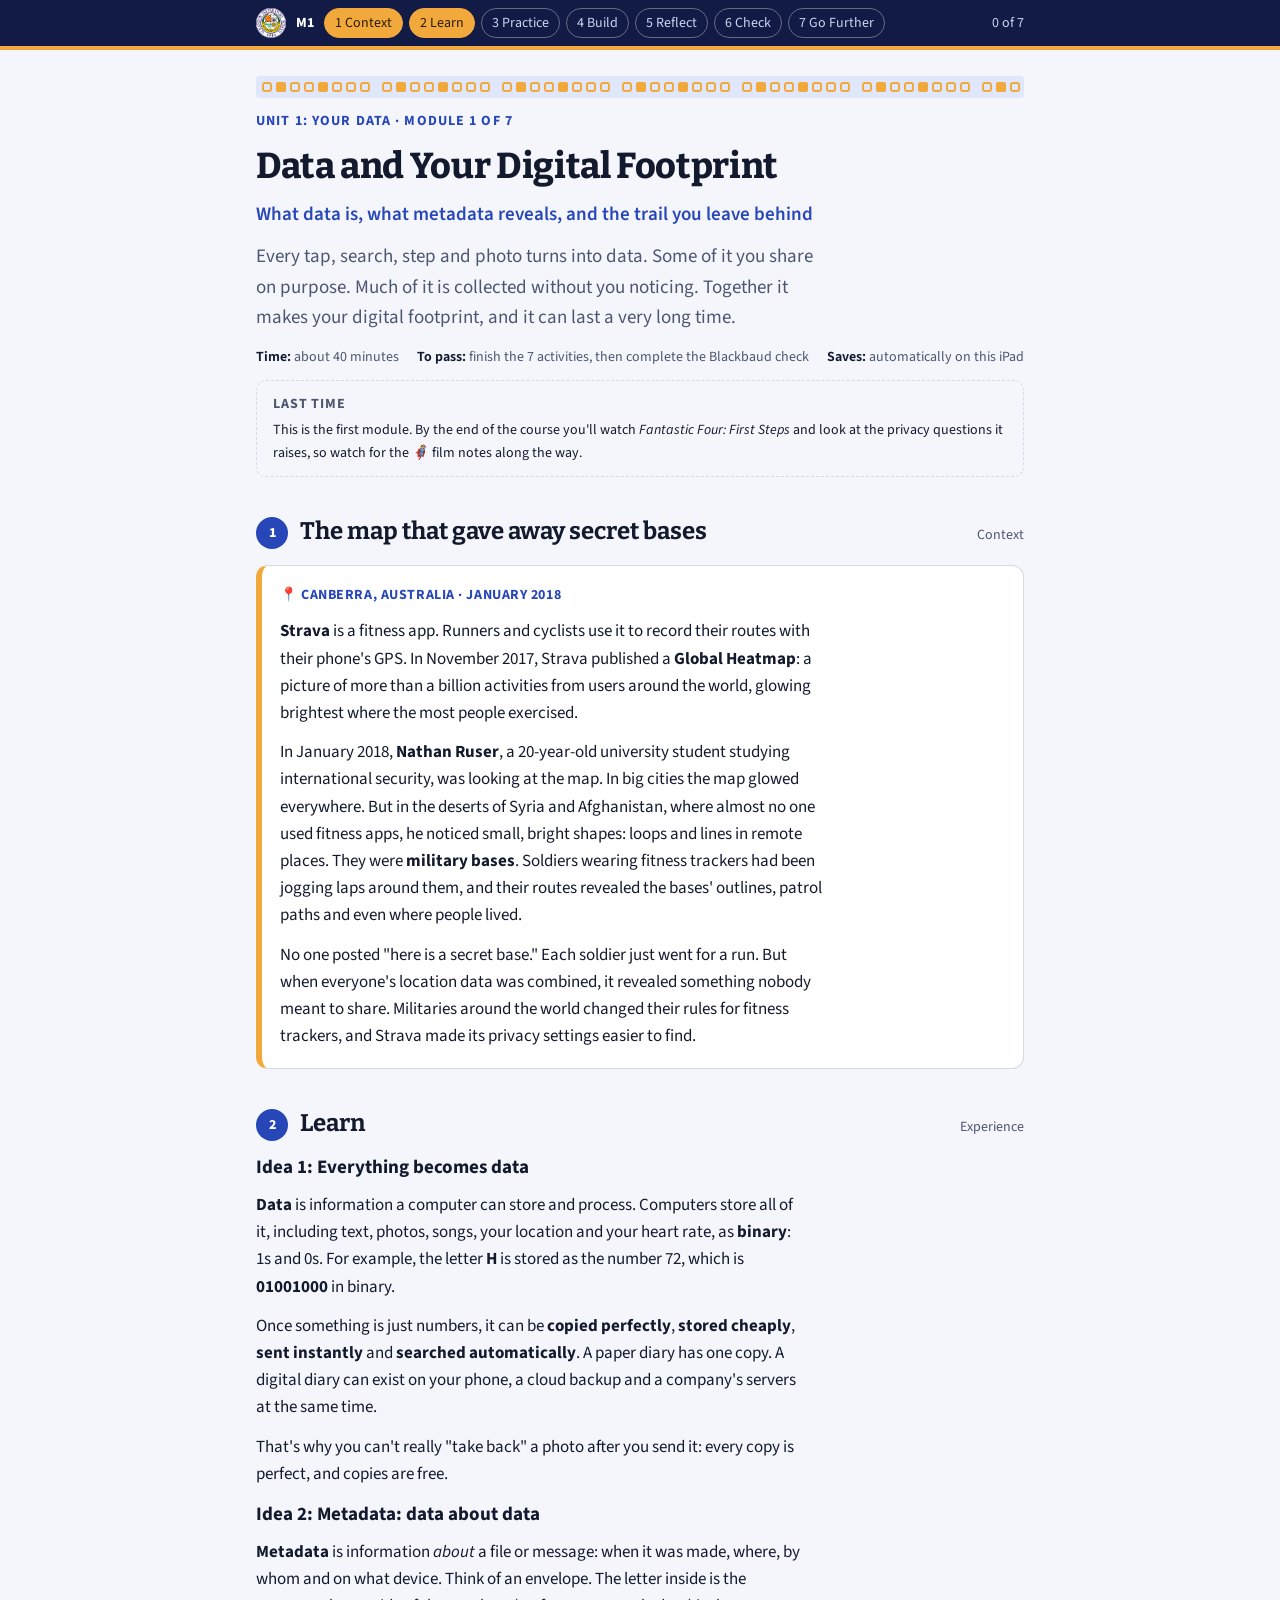
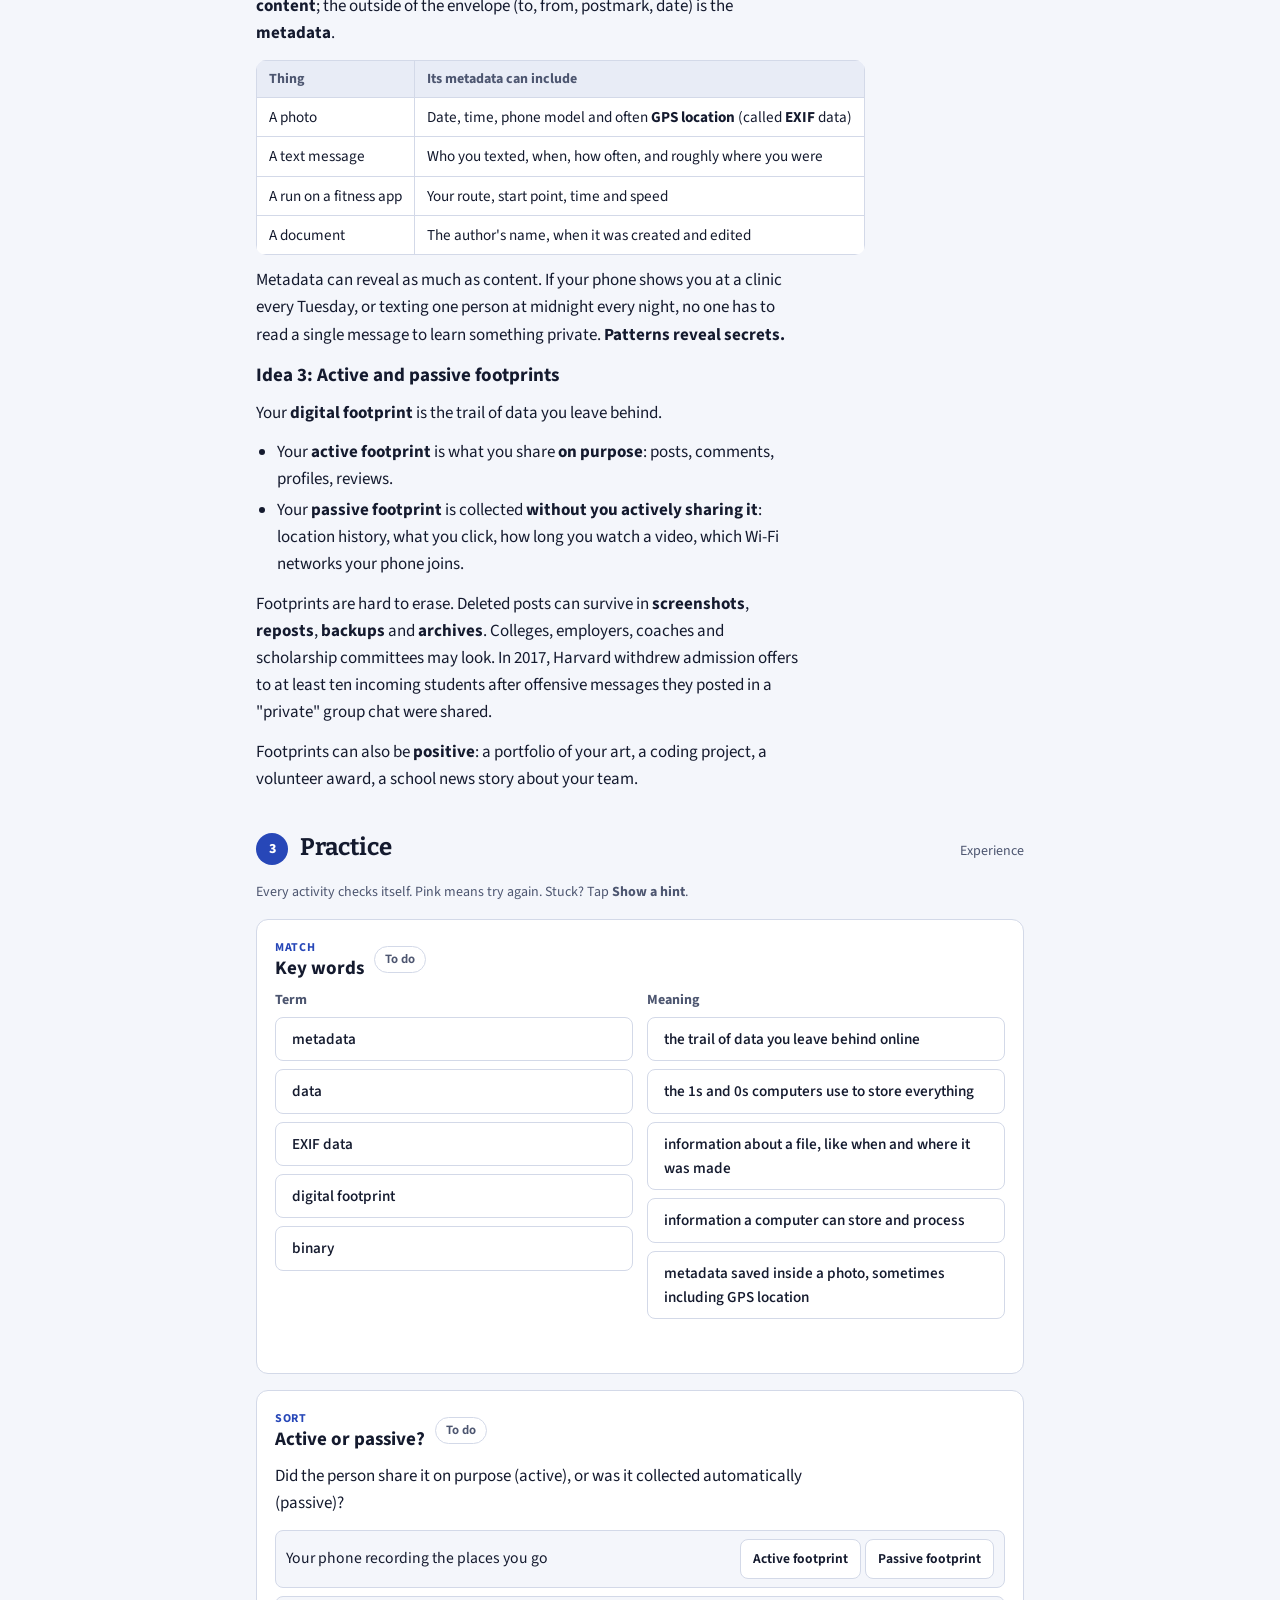
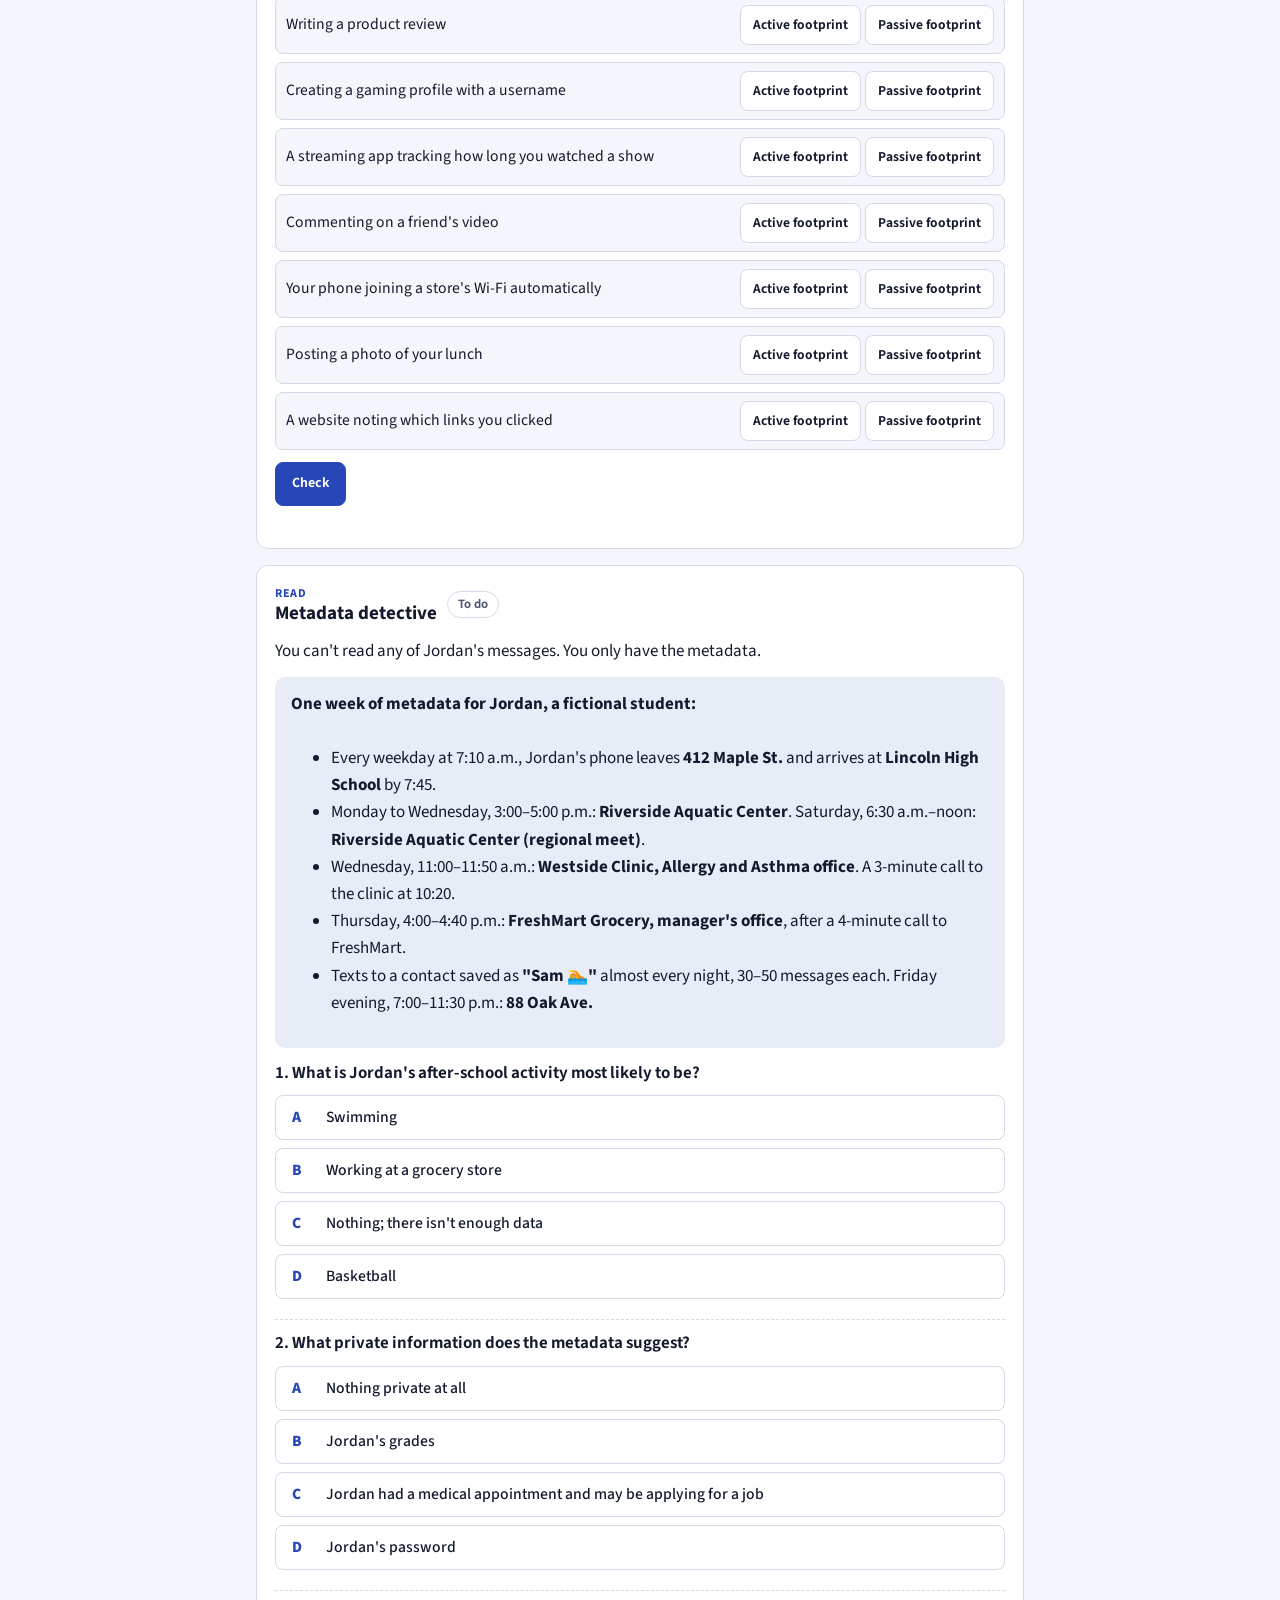
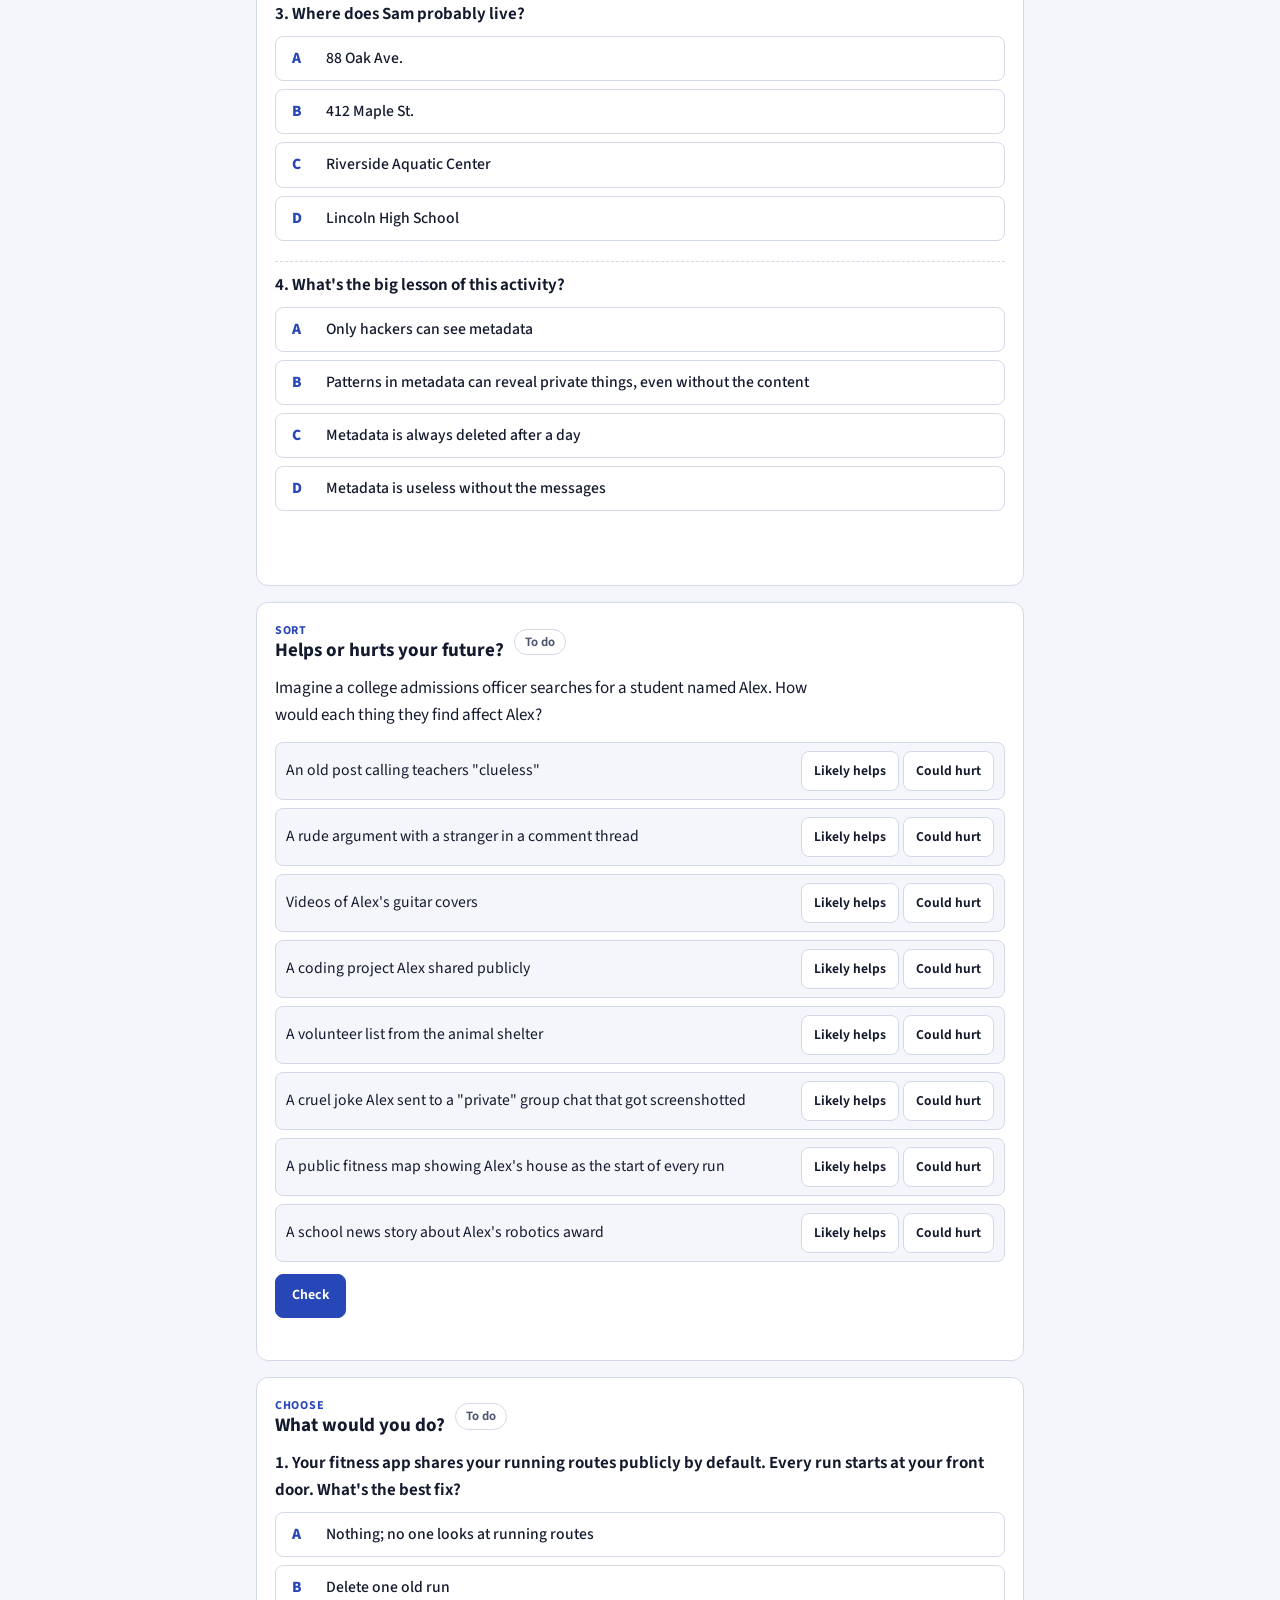
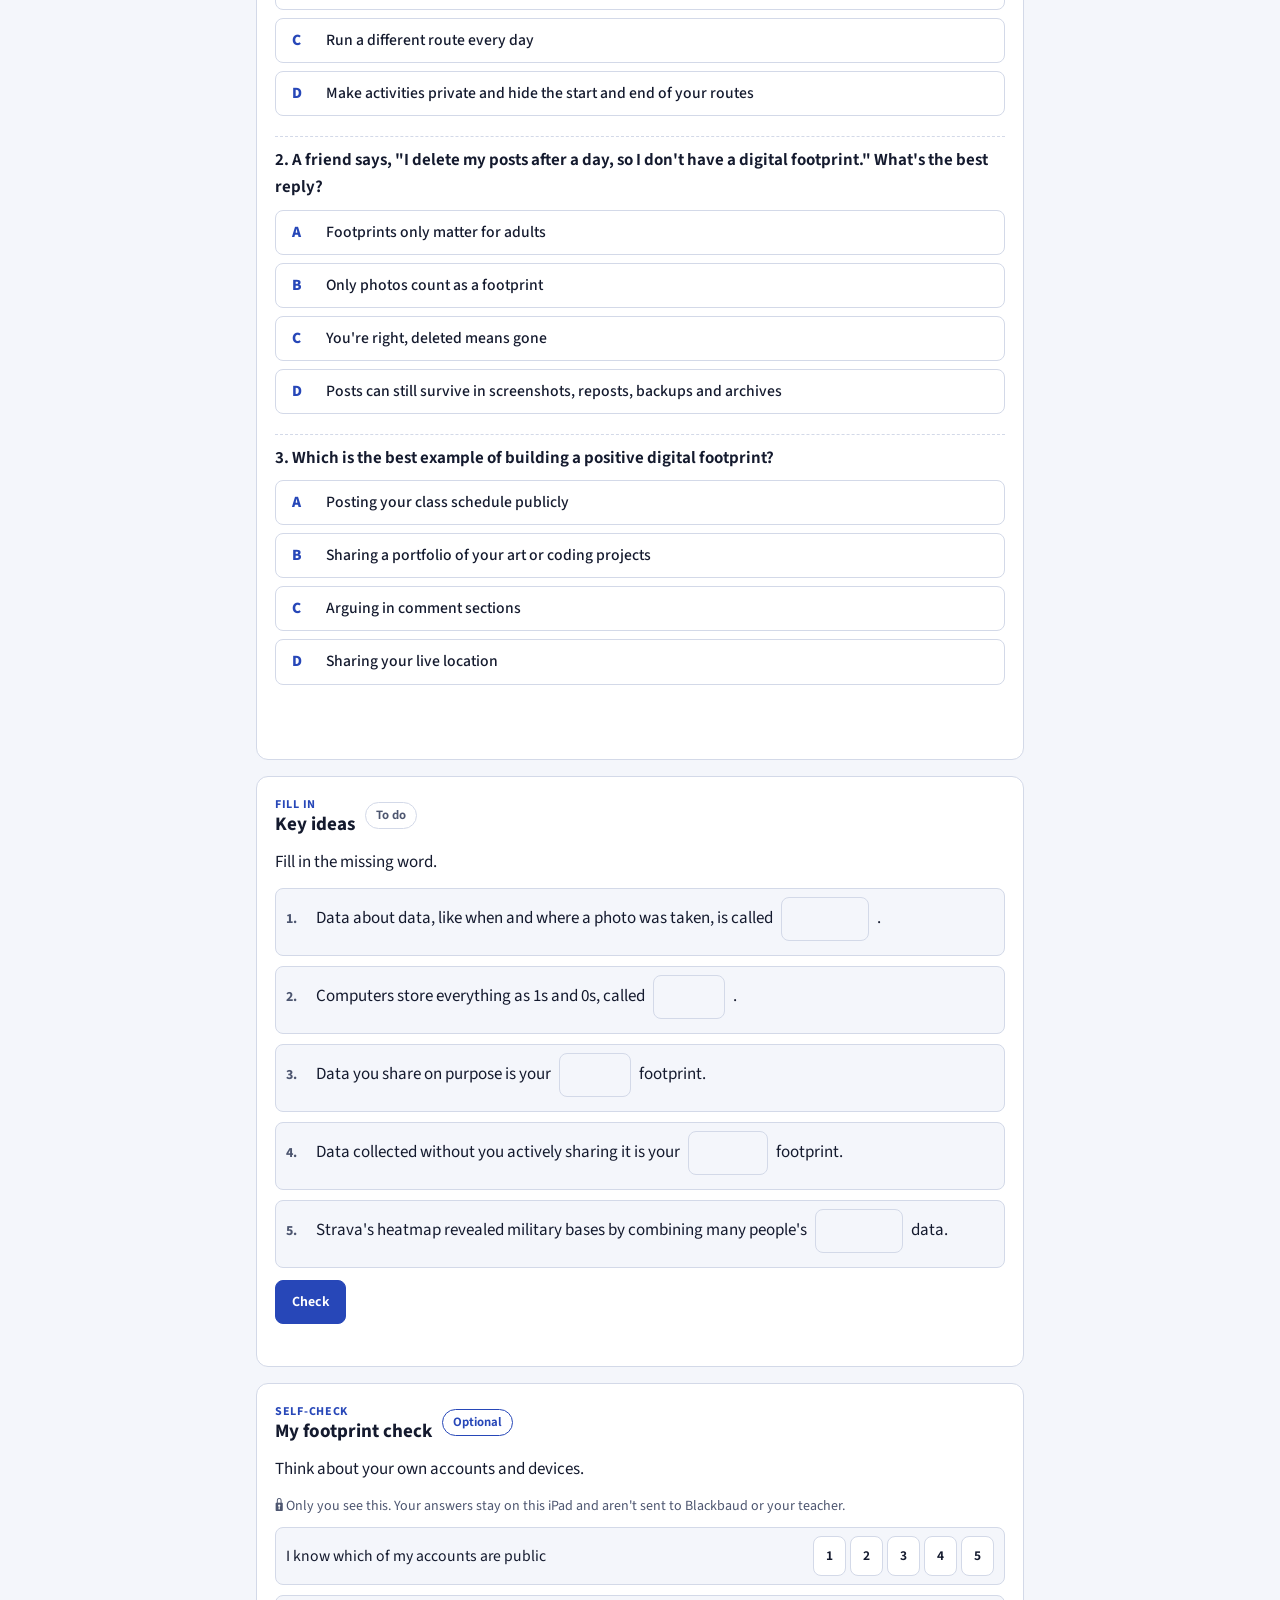
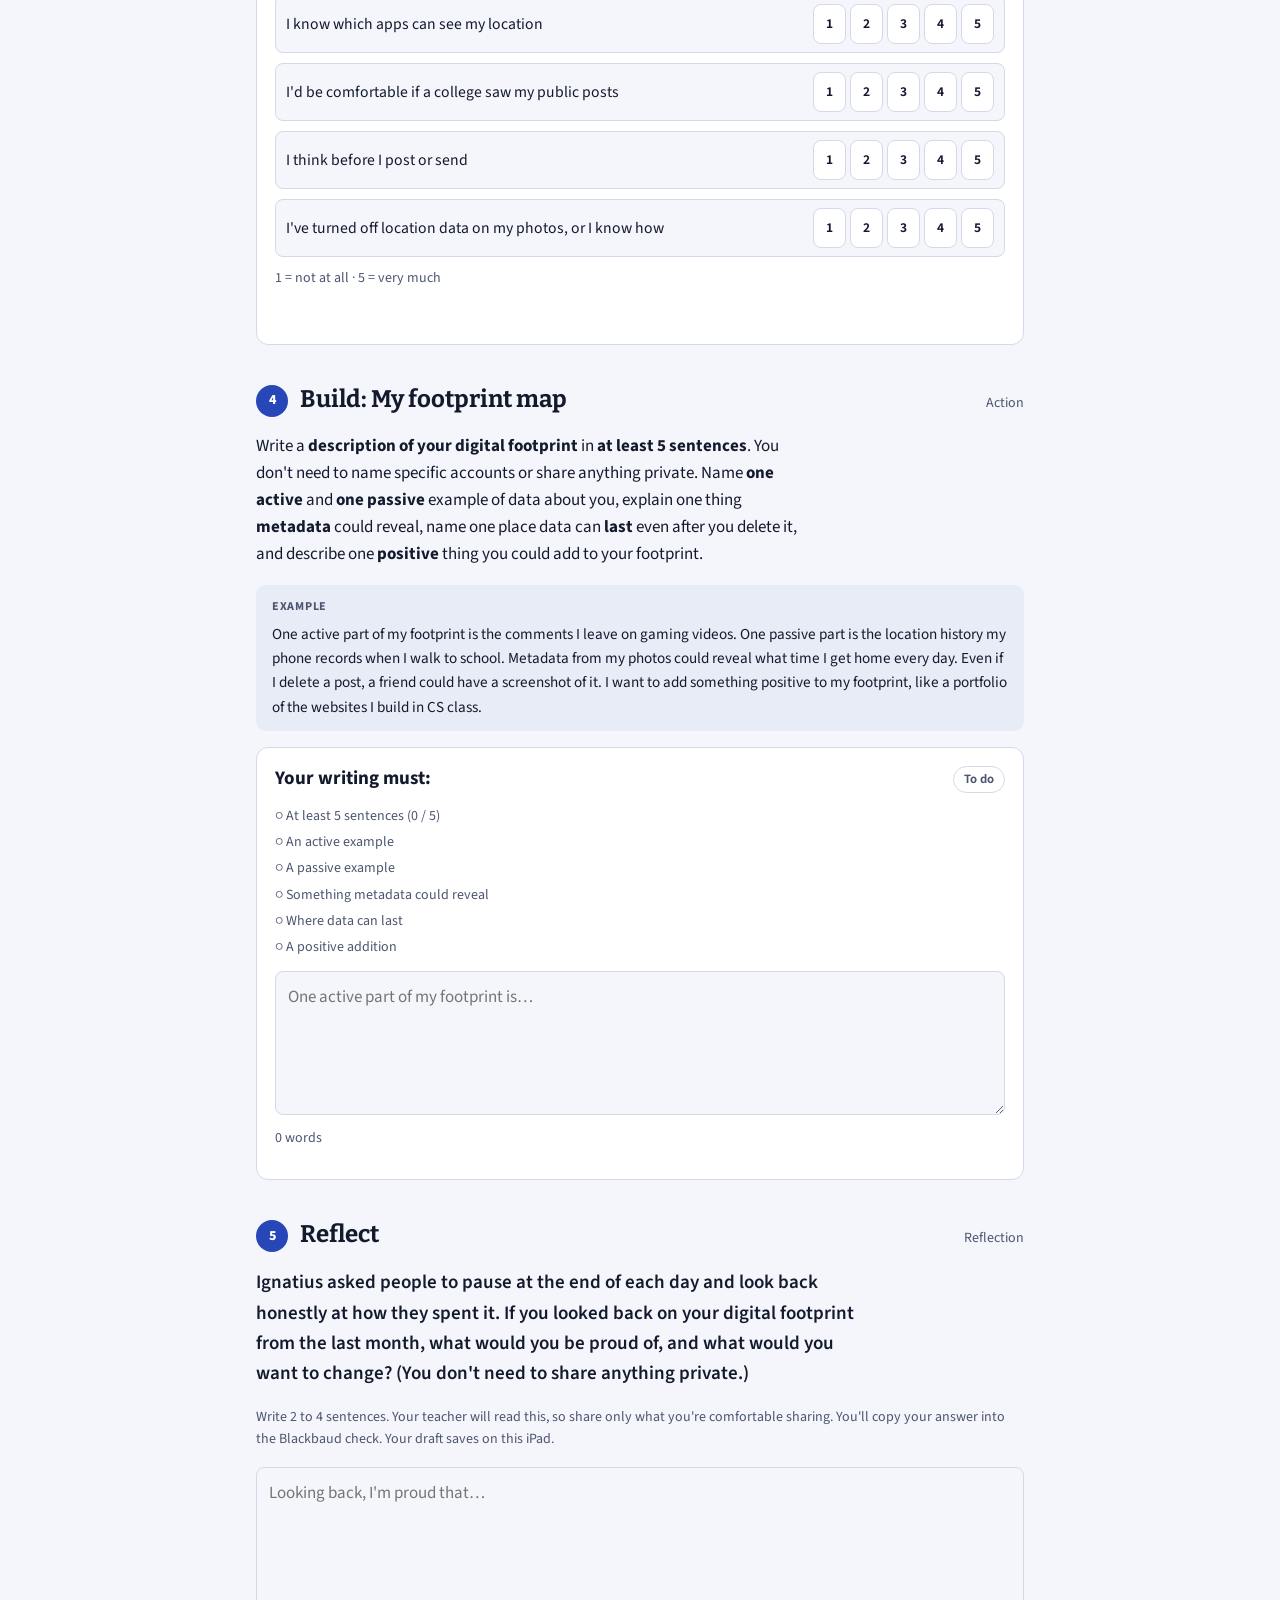
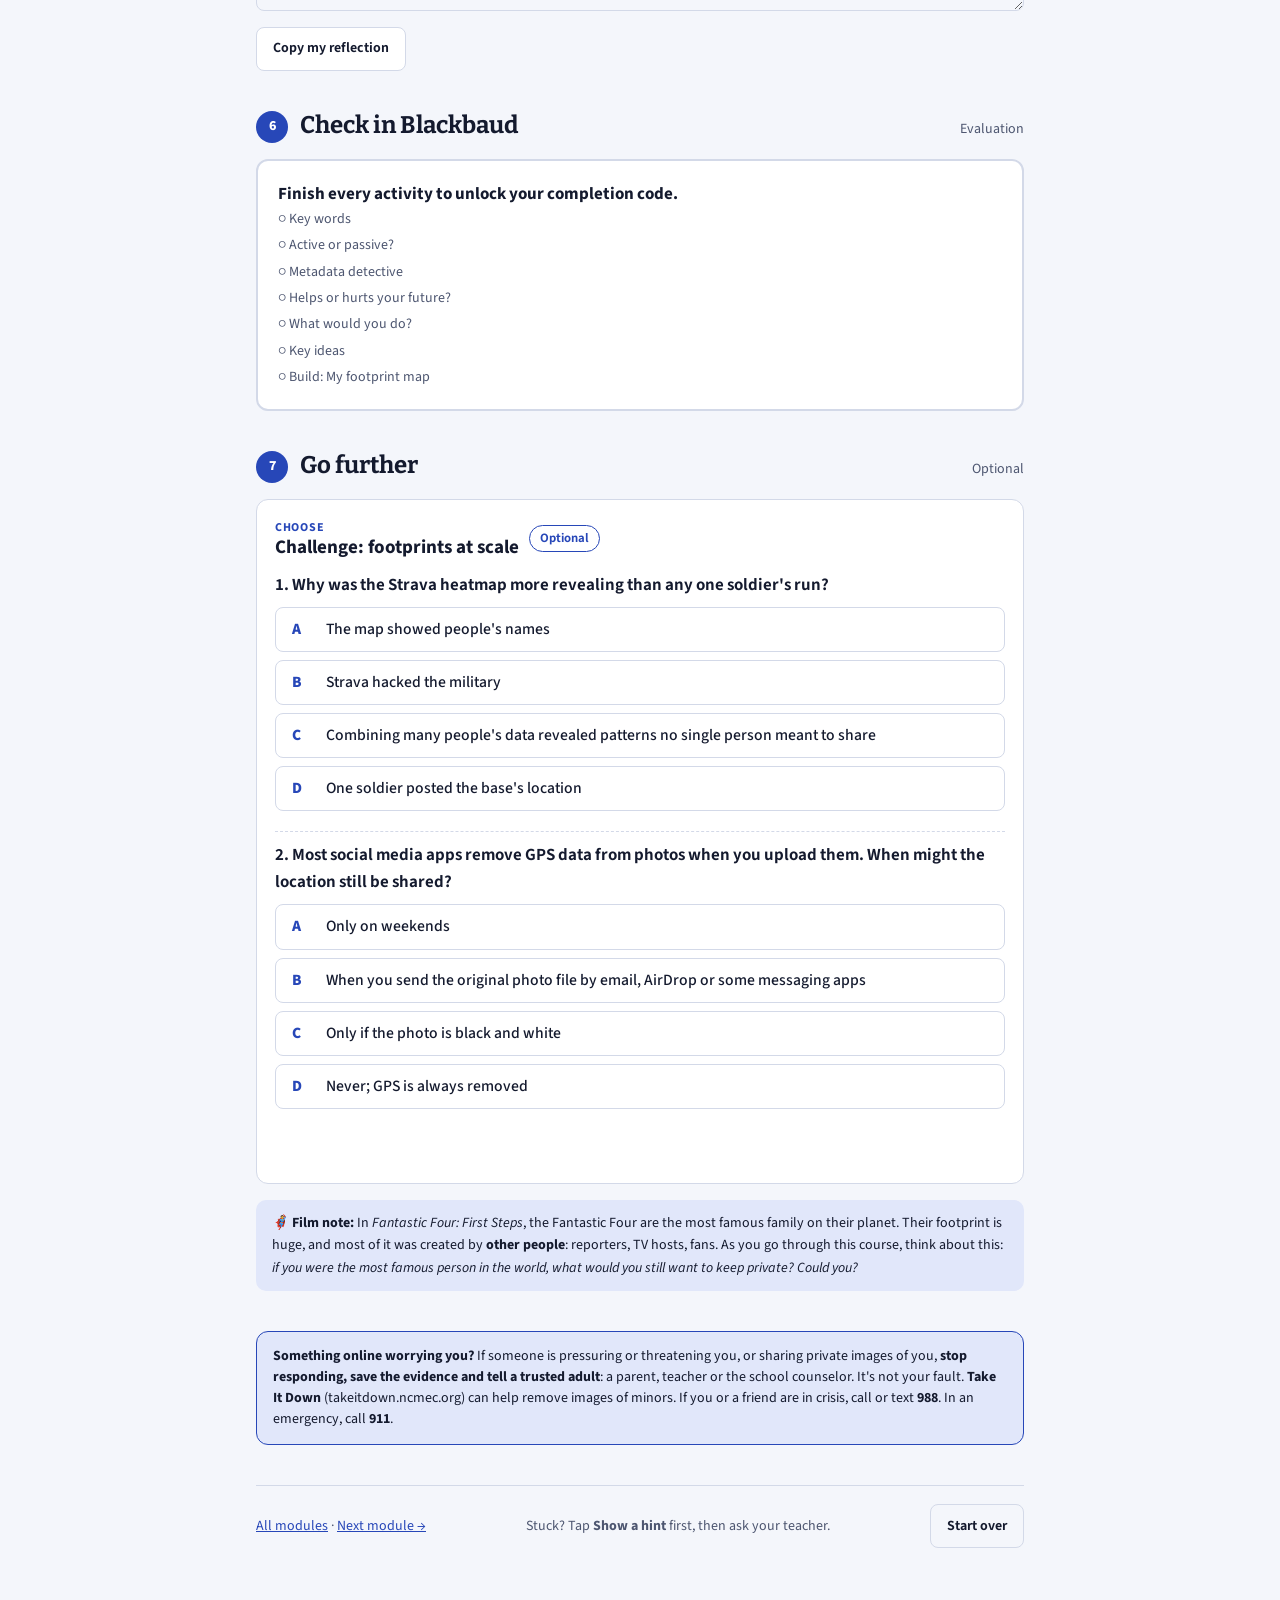
==== docs/m01-digital-footprint.html @ a18d4347 "Add CS Tech Ethics: 6 privacy modules and a Fantastic Four film study Self-paced 9th-grade CS unit b" ====
<!doctype html>
<html lang="en">
<head>
<meta charset="utf-8">
<meta name="viewport" content="width=device-width, initial-scale=1, viewport-fit=cover">
<title>M1 · Data and Your Digital Footprint · CS Tech Ethics</title>
<link rel="preconnect" href="https://fonts.googleapis.com">
<link rel="preconnect" href="https://fonts.gstatic.com" crossorigin>
<link rel="stylesheet" href="https://fonts.googleapis.com/css2?family=Bitter:wght@600..800&family=Source+Sans+3:wght@400..700&display=swap">
<link rel="stylesheet" href="assets/course.css">
</head>
<body>
<div id="app"><noscript><p style="padding:24px">This lesson needs JavaScript. Please turn it on in Safari settings.</p></noscript></div>
<script src="assets/course.js"></script>
<script src="modules/m01.js"></script>
</body>
</html>
---- docs/assets/course.css ----
/* CS Tech Ethics: shared styles for every module (the same layout as Health 9).
   Layout: one reading column under a sticky step bar; every module uses the same seven steps so students always know where they are.
   Colors: deep space navy for the bar, a bright cosmic blue for actions, a flare-orange stripe, green for "done." */
:root {
  --paper: #F4F6FB;
  --surface: #FFFFFF;
  --surface-2: #E8ECF6;
  --ink: #141A2E;
  --muted: #4D5670;
  --line: #D3D9E8;
  --accent: #2747B8;
  --on-accent: #FFFFFF;
  --accent-soft: #E1E7FA;
  --gold: #F2A93B;
  --on-gold: #2B1A04;
  --gold-soft: #FDEBCF;
  --tile: #2747B8;
  --tile-soft: #E1E7FA;
  --on-tile: #FFFFFF;
  --hint-bg: #FDEBCF;
  --hint-ink: #4A2F06;
  --ok: #1C7240;
  --ok-soft: #DFF2E5;
  --bad: #B0284B;
  --bad-soft: #FBE3EA;
  --bar: #121B45;
  --bar-ink: #FFFFFF;
  --bar-muted: #C9D3F2;
  --font-body: "Source Sans 3", ui-sans-serif, system-ui, -apple-system, "Segoe UI", sans-serif;
  --font-display: "Bitter", Georgia, "Times New Roman", serif;
  --step-0: 0.875rem;
  --step-1: 1.0625rem;
  --step-2: 1.1875rem;
  --step-3: 1.5rem;
  --step-4: 2.25rem;
  color-scheme: light;
}
@media (prefers-color-scheme: dark) {
  :root:not([data-theme="light"]) {
    --paper: #0E1222; --surface: #161B30; --surface-2: #1E2540; --ink: #E9EDF8; --muted: #A7B0CB; --line: #2E3654;
    --accent: #8FA8FF; --on-accent: #0B1230; --accent-soft: #1E2A55;
    --gold: #F5B65C; --on-gold: #241603; --gold-soft: #3D2C10;
    --tile: #8FA8FF; --tile-soft: #1E2A55; --on-tile: #0B1230;
    --hint-bg: #3D2C10; --hint-ink: #FCE3B8;
    --ok: #7FD8A0; --ok-soft: #153523; --bad: #FF9BB3; --bad-soft: #43192A;
    --bar: #0B1030; --bar-ink: #FFFFFF; --bar-muted: #B9C4EA;
    color-scheme: dark;
  }
}
:root[data-theme="dark"] {
  --paper: #0E1222; --surface: #161B30; --surface-2: #1E2540; --ink: #E9EDF8; --muted: #A7B0CB; --line: #2E3654;
  --accent: #8FA8FF; --on-accent: #0B1230; --accent-soft: #1E2A55;
  --gold: #F5B65C; --on-gold: #241603; --gold-soft: #3D2C10;
  --tile: #8FA8FF; --tile-soft: #1E2A55; --on-tile: #0B1230;
  --hint-bg: #3D2C10; --hint-ink: #FCE3B8;
  --ok: #7FD8A0; --ok-soft: #153523; --bad: #FF9BB3; --bad-soft: #43192A;
  --bar: #0B1030; --bar-ink: #FFFFFF; --bar-muted: #B9C4EA;
  color-scheme: dark;
}

* { box-sizing: border-box; }
html { -webkit-text-size-adjust: 100%; }
body {
  margin: 0; background: var(--paper); color: var(--ink);
  font-family: var(--font-body); font-size: var(--step-1); line-height: 1.6;
}
body::before {
  content: ""; position: fixed; inset: 0 0 auto; height: env(safe-area-inset-top, 0px);
  z-index: 10; background: var(--bar);
}
h1, h2, h3, h4 { text-wrap: balance; line-height: 1.2; margin: 0; }
h1, h2 { font-family: var(--font-display); }
h1 { font-size: var(--step-4); font-weight: 750; letter-spacing: -0.01em; }
h2 { font-size: var(--step-3); font-weight: 700; }
h3 { font-size: var(--step-2); font-weight: 700; }
p { margin: 0; }
a { color: var(--accent); }
img { max-width: 100%; }
[hidden] { display: none !important; }
:focus-visible { outline: 3px solid var(--tile); outline-offset: 2px; border-radius: 4px; }

/* Sticky step bar, striped like the flag: red, gold, red */
.bar {
  position: sticky; top: env(safe-area-inset-top, 0px); z-index: 5;
  background: var(--bar); color: var(--bar-ink);
  box-shadow: inset 0 -4px 0 var(--gold);
}
.bar-seal { width: 30px; height: 30px; flex: none; display: block; background: #fff; border-radius: 50%; }
.bar-inner, .wrap {
  max-width: 800px; margin: 0 auto;
  padding-left: max(16px, env(safe-area-inset-left, 0px));
  padding-right: max(16px, env(safe-area-inset-right, 0px));
}
.bar-inner { display: flex; align-items: center; gap: 10px; padding-block: 8px 12px; }
.bar-title { font-weight: 750; white-space: nowrap; font-size: var(--step-0); color: var(--bar-ink); text-decoration: none; }
.steps { display: flex; gap: 6px; overflow-x: auto; flex: 1; min-width: 0; scrollbar-width: none; }
.steps::-webkit-scrollbar { display: none; }
.steps a {
  flex: none; text-decoration: none; color: var(--bar-muted); font-size: var(--step-0);
  padding: 3px 10px; border-radius: 999px; border: 1px solid rgba(255,255,255,0.35); white-space: nowrap;
}
.steps a.done { color: var(--on-gold); border-color: var(--gold); background: var(--gold); }
.meter { flex: none; font-size: var(--step-0); color: var(--bar-muted); font-variant-numeric: tabular-nums; white-space: nowrap; }

/* Audio settings bar under the header */
.voicebar { display: flex; flex-wrap: wrap; align-items: center; gap: 8px 14px; font-size: var(--step-0); color: var(--muted); }
.voicebar .seg button { min-height: 36px; padding: 4px 12px; }

/* Page */
.wrap { padding-block: 26px 64px; display: grid; gap: 40px; }
header.intro { display: grid; gap: 12px; }
/* The stripe under each title is the letter H in binary (01001000), from Module 1. */
.tilestrip { height: 22px; border-radius: 4px; background-color: var(--accent-soft);
  background-image: url("data:image/svg+xml,%3Csvg xmlns='http://www.w3.org/2000/svg' width='120' height='22' viewBox='0 0 120 22'%3E%3Crect x='7' y='7' width='8' height='8' rx='2' fill='none' stroke='%23F2A93B' stroke-width='2'/%3E%3Crect x='20' y='6' width='10' height='10' rx='2' fill='%23F2A93B'/%3E%3Crect x='35' y='7' width='8' height='8' rx='2' fill='none' stroke='%23F2A93B' stroke-width='2'/%3E%3Crect x='49' y='7' width='8' height='8' rx='2' fill='none' stroke='%23F2A93B' stroke-width='2'/%3E%3Crect x='62' y='6' width='10' height='10' rx='2' fill='%23F2A93B'/%3E%3Crect x='77' y='7' width='8' height='8' rx='2' fill='none' stroke='%23F2A93B' stroke-width='2'/%3E%3Crect x='91' y='7' width='8' height='8' rx='2' fill='none' stroke='%23F2A93B' stroke-width='2'/%3E%3Crect x='105' y='7' width='8' height='8' rx='2' fill='none' stroke='%23F2A93B' stroke-width='2'/%3E%3C/svg%3E");
  background-size: 120px 22px; }
.eyebrow { font-size: var(--step-0); letter-spacing: 0.08em; text-transform: uppercase; color: var(--accent); font-weight: 700; }
.subtitle { font-size: var(--step-2); font-weight: 600; color: var(--tile); }
.lede { font-size: var(--step-2); color: var(--muted); max-width: 62ch; }
.facts { display: flex; flex-wrap: wrap; gap: 8px 18px; font-size: var(--step-0); color: var(--muted); }
.facts b { color: var(--ink); font-weight: 650; }
.recap { border: 1px dashed var(--line); border-radius: 10px; padding: 12px 16px; display: grid; gap: 4px; font-size: var(--step-0); }
.recap strong { font-size: var(--step-0); text-transform: uppercase; letter-spacing: 0.06em; color: var(--muted); }
.welcome { background: var(--gold-soft); border-radius: 12px; padding: 16px 18px; display: grid; gap: 8px; }
.welcome h2 { font-size: var(--step-2); }
.welcome ul { margin: 0; padding-left: 1.2rem; display: grid; gap: 4px; }

section.step { display: grid; gap: 16px; scroll-margin-top: 72px; }
.step-head { display: flex; align-items: baseline; gap: 12px; }
.step-num {
  flex: none; width: 2rem; height: 2rem; border-radius: 50%; display: grid; place-items: center; align-self: center;
  background: var(--accent); color: var(--on-accent); font-weight: 800; font-size: var(--step-0);
}
.step-head h2 { flex: 1; min-width: 0; }
.step-head .ipp { font-size: var(--step-0); color: var(--muted); white-space: nowrap; }
.prose { display: grid; gap: 12px; max-width: 68ch; }
.prose ul, .prose ol { margin: 0; padding-left: 1.3rem; display: grid; gap: 4px; }
.idea { display: grid; gap: 12px; }
.idea h3 { color: var(--ink); }
.story {
  display: grid; gap: 12px; background: var(--surface); border: 1px solid var(--line); border-left: 6px solid var(--gold);
  border-radius: 12px; padding: 18px;
}
.story .place { font-size: var(--step-0); font-weight: 700; color: var(--tile); letter-spacing: 0.04em; text-transform: uppercase; }
.callout { background: var(--hint-bg); color: var(--hint-ink); border-radius: 10px; padding: 12px 16px; font-size: var(--step-0); }
.callout b { font-weight: 750; }
.note-es { background: var(--tile-soft); border-radius: 10px; padding: 12px 16px; font-size: var(--step-0); }

/* Spanish text you can hear */
.es { font-weight: 600; color: var(--ink); }
.say {
  display: inline-flex; align-items: center; justify-content: center; vertical-align: -0.3em;
  width: 1.9rem; height: 1.9rem; min-height: 0; padding: 0; margin: 0 0.15rem; border-radius: 50%;
  border: 1px solid var(--line); background: var(--surface-2); color: var(--accent); font-size: 0.85rem; line-height: 1;
}
.say svg { width: 1rem; height: 1rem; fill: currentColor; }
.say.playing { background: var(--accent); color: var(--on-accent); border-color: var(--accent); }
.say.big { width: 3rem; height: 3rem; }
.say.big svg { width: 1.4rem; height: 1.4rem; }

/* Tables */
.tbl { overflow-x: auto; }
.tbl table { border-collapse: collapse; min-width: min(100%, 24rem); background: var(--surface); border-radius: 10px; overflow: hidden; }
.tbl th, .tbl td { border: 1px solid var(--line); padding: 7px 12px; text-align: left; vertical-align: top; font-size: 0.95rem; }
.tbl th { background: var(--surface-2); font-size: var(--step-0); color: var(--muted); font-weight: 700; }
.tbl caption { caption-side: bottom; text-align: left; padding-top: 8px; font-size: var(--step-0); color: var(--muted); }
.tbl .end, .end { color: var(--accent); font-weight: 800; }
.tbl .vos { color: var(--muted); }
.conj-wrap { display: flex; flex-wrap: wrap; gap: 14px; }

/* Example sentences */
.examples { list-style: none; margin: 0; padding: 0; display: grid; gap: 6px; }
.examples li { display: grid; grid-template-columns: auto 1fr; gap: 2px 8px; align-items: start; padding: 8px 12px; border-radius: 8px; background: var(--surface); border: 1px solid var(--line); }
.examples li .say { grid-row: span 2; margin-top: 2px; }
.examples .en { color: var(--muted); font-size: var(--step-0); }

/* Flashcards */
.flash { display: grid; grid-template-columns: repeat(auto-fill, minmax(9.5rem, 1fr)); gap: 8px; }
.card {
  position: relative; min-height: 5.5rem; padding: 10px 12px 10px; border-radius: 10px; border: 1px solid var(--line);
  background: var(--surface); display: grid; align-content: center; justify-items: center; text-align: center; gap: 4px;
  font-weight: 650; cursor: pointer;
}
.card .front { font-size: 1.05rem; }
.card .back { color: var(--tile); font-weight: 600; font-size: 0.95rem; }
.card.flipped { background: var(--tile-soft); border-color: var(--tile); }
.card .flip-note { font-size: 0.72rem; color: var(--muted); font-weight: 500; }

/* Task cards */
.task { background: var(--surface); border: 1px solid var(--line); border-radius: 12px; padding: 18px; display: grid; gap: 12px; min-width: 0; }
.task-head { display: flex; align-items: center; gap: 10px; flex-wrap: wrap; }
.task-head h3 { flex: 1; min-width: 0; }
.task-type { font-size: 0.75rem; font-weight: 700; text-transform: uppercase; letter-spacing: 0.06em; color: var(--tile); }
.chip { font-size: 0.8rem; font-weight: 650; padding: 2px 10px; border-radius: 999px; border: 1px solid var(--line); color: var(--muted); white-space: nowrap; }
.chip.done { color: var(--ok); border-color: var(--ok); background: var(--ok-soft); }
.chip.opt { color: var(--tile); border-color: var(--tile); }
.goal { font-size: var(--step-0); color: var(--muted); }
.passage { background: var(--surface-2); border-radius: 10px; padding: 14px 16px; display: grid; gap: 10px; }
.row { display: flex; gap: 8px; flex-wrap: wrap; align-items: center; }
button {
  font: inherit; font-size: var(--step-0); font-weight: 650; cursor: pointer;
  padding: 9px 16px; border-radius: 8px; border: 1px solid var(--line); background: var(--surface); color: var(--ink);
  min-height: 44px; touch-action: manipulation;
}
button.primary { background: var(--accent); color: var(--on-accent); border-color: var(--accent); }
button.ghost { background: transparent; }
button:disabled { opacity: 0.55; cursor: not-allowed; }
.feedback { border-radius: 8px; padding: 10px 14px; font-size: var(--step-0); display: grid; gap: 6px; }
.feedback.ok { background: var(--ok-soft); color: var(--ok); }
.feedback.bad { background: var(--bad-soft); color: var(--bad); }
.feedback ul { margin: 0; padding-left: 1.2rem; }
.hints { display: grid; gap: 8px; }
.hint { background: var(--hint-bg); color: var(--hint-ink); border-radius: 8px; padding: 8px 12px; font-size: var(--step-0); }

/* Inputs */
input.es-in, textarea.es-in, input.answer {
  font: inherit; font-size: 1.05rem; min-height: 44px; padding: 6px 10px; max-width: 100%;
  border: 1.5px solid var(--line); border-radius: 8px; background: var(--paper); color: var(--ink);
}
input.es-in:focus, textarea.es-in:focus { border-color: var(--tile); outline: none; box-shadow: 0 0 0 3px var(--tile-soft); }
input.es-in.ok { border-color: var(--ok); background: var(--ok-soft); }
input.es-in.bad { border-color: var(--bad); background: var(--bad-soft); }
input.es-in.near { border-color: var(--gold); background: var(--gold-soft); }
.mark { font-weight: 800; font-size: var(--step-0); min-width: 1rem; display: inline-block; }
.mark.ok { color: var(--ok); }
.mark.bad { color: var(--bad); }

/* Accent keys */
.accents { display: flex; flex-wrap: wrap; gap: 4px; align-items: center; position: sticky; top: 64px; z-index: 2;
  background: var(--surface); padding: 4px 0; }
.accents .lbl { font-size: 0.75rem; color: var(--muted); margin-right: 4px; }
.accents button { min-height: 40px; min-width: 40px; padding: 4px 8px; font-size: 1.05rem; font-weight: 700; background: var(--gold-soft); border-color: var(--gold); color: var(--ink); }
.accents button.shift[aria-pressed="true"] { background: var(--gold); }

/* Cloze sentences */
.items { display: grid; gap: 10px; }
.item { display: flex; flex-wrap: wrap; align-items: center; gap: 6px 8px; padding: 8px 10px; border-radius: 8px; border: 1px solid var(--line); background: var(--paper); }
.item .num { font-size: var(--step-0); font-weight: 700; color: var(--muted); min-width: 1.4rem; }
.item.right { border-color: var(--ok); }
.item input.es-in { width: 8.5rem; }
.item input.es-in.wide { width: min(100%, 26rem); flex: 1 1 14rem; }
.item .clue { color: var(--muted); font-size: 0.92rem; }
.item .en { color: var(--muted); font-size: var(--step-0); flex-basis: 100%; }
.item .why { flex-basis: 100%; font-size: var(--step-0); color: var(--bad); }
.item .why.ok { color: var(--ok); }

/* Inline choice (select) */
.pick { display: inline-flex; flex-wrap: wrap; gap: 4px; vertical-align: middle; }
.pick button { min-height: 38px; padding: 4px 10px; font-size: 0.95rem; }
.pick button[aria-pressed="true"] { background: var(--tile); color: var(--on-tile); border-color: var(--tile); }
.item.right .pick button[aria-pressed="true"] { background: var(--ok); border-color: var(--ok); color: var(--surface); }
.item.wrong .pick button[aria-pressed="true"] { background: var(--bad); border-color: var(--bad); color: var(--surface); }

/* Conjugation grid */
.conj { display: grid; gap: 8px; }
.conj-title { font-weight: 700; }
.conj-title .en { color: var(--muted); font-weight: 500; font-size: var(--step-0); }
.conj-grid { display: grid; grid-template-columns: repeat(2, minmax(0, 1fr)); gap: 8px 16px; }
@media (max-width: 560px) { .conj-grid { grid-template-columns: 1fr; } }
.conj-cell { display: grid; grid-template-columns: 7.5rem 1fr auto; align-items: center; gap: 8px; }
.conj-cell label { font-size: var(--step-0); color: var(--muted); font-weight: 650; }
.conj-cell input.es-in { width: 100%; }

/* Multiple choice */
.choices { display: grid; gap: 8px; }
.choice { text-align: left; display: grid; grid-template-columns: 1.6rem 1fr; gap: 8px; align-items: start; font-weight: 500; font-size: 0.98rem; }
.choice .letter { font-weight: 800; color: var(--accent); }
.choice.right { border-color: var(--ok); background: var(--ok-soft); }
.choice.wrong { border-color: var(--bad); background: var(--bad-soft); }
.quiz-q { display: grid; gap: 8px; padding-bottom: 12px; border-bottom: 1px dashed var(--line); }
.quiz-q:last-of-type { border-bottom: 0; }
.quiz-q .q { font-weight: 650; }
.listen-row { display: flex; align-items: center; gap: 12px; }

/* Matching */
.match { display: grid; grid-template-columns: 1fr 1fr; gap: 8px 14px; }
.match .col { display: grid; gap: 8px; align-content: start; }
.match h4 { font-size: var(--step-0); color: var(--muted); }
.match button { text-align: left; font-weight: 550; font-size: 0.95rem; }
.match button.sel { border-color: var(--tile); box-shadow: 0 0 0 3px var(--tile-soft); }
.match button.paired { border-color: var(--ok); background: var(--ok-soft); color: var(--ok); cursor: default; }
.match button.miss { border-color: var(--bad); background: var(--bad-soft); }

/* Sort */
.sort-list { display: grid; gap: 8px; }
.sort-row { display: flex; flex-wrap: wrap; gap: 8px 12px; align-items: center; justify-content: space-between; padding: 8px 10px; border: 1px solid var(--line); border-radius: 8px; background: var(--paper); }
.sort-row.right { border-color: var(--ok); background: var(--ok-soft); }
.sort-row.wrong { border-color: var(--bad); background: var(--bad-soft); }
.sort-text { flex: 1 1 12rem; min-width: 0; font-size: 0.98rem; }
.seg { display: flex; flex-wrap: wrap; gap: 4px; }
.seg button { padding: 6px 12px; font-size: 0.85rem; min-height: 40px; }
.seg button[aria-pressed="true"] { background: var(--tile); color: var(--on-tile); border-color: var(--tile); }

/* Sentence builder */
.builder { display: grid; gap: 8px; padding: 10px; border-radius: 10px; border: 1px solid var(--line); background: var(--paper); }
.builder.right { border-color: var(--ok); }
.builder .en { font-weight: 600; }
.tiles { display: flex; flex-wrap: wrap; gap: 6px; min-height: 48px; align-items: center; padding: 6px; border-radius: 8px; }
.tiles.answer { border: 1.5px dashed var(--line); background: var(--surface); }
.tiles .empty { color: var(--muted); font-size: var(--step-0); padding: 4px; }
.tile { min-height: 40px; padding: 6px 12px; font-size: 1rem; font-weight: 600; background: var(--gold-soft); border-color: var(--gold); }
.tiles.answer .tile { background: var(--surface-2); border-color: var(--line); }
.tiles .punct { font-weight: 700; font-size: 1.1rem; color: var(--muted); }

/* Find the error */
.words { display: flex; flex-wrap: wrap; gap: 4px; align-items: center; }
.words button { min-height: 38px; padding: 4px 9px; font-size: 1rem; font-weight: 550; }
.words button.hit { border-color: var(--ok); background: var(--ok-soft); color: var(--ok); }
.words button.miss { border-color: var(--bad); background: var(--bad-soft); }

/* Accent placement */
.letters { display: flex; flex-wrap: wrap; gap: 3px; align-items: center; }
.letters button { min-width: 38px; min-height: 42px; padding: 4px 6px; font-size: 1.15rem; font-weight: 700; }
.letters button.cons { background: transparent; border-color: transparent; color: var(--muted); cursor: default; }
.letters button[aria-pressed="true"] { background: var(--tile); color: var(--on-tile); border-color: var(--tile); }
.letters .none { margin-left: 8px; font-size: var(--step-0); min-width: 0; }

/* Speaking practice */
.speak-row { display: flex; flex-wrap: wrap; gap: 8px; align-items: center; }
.rec.on { background: var(--bad); color: var(--surface); border-color: var(--bad); }

/* Writing (Build) */
textarea.draft, textarea.es-in.write { width: 100%; min-height: 9rem; padding: 12px; font: inherit; line-height: 1.6; resize: vertical; }
textarea.draft { border-radius: 8px; border: 1.5px solid var(--line); background: var(--paper); color: var(--ink); }
.model { background: var(--surface-2); border-radius: 10px; padding: 12px 16px; display: grid; gap: 6px; font-size: 0.95rem; }
.model .lbl { font-size: 0.75rem; font-weight: 700; color: var(--muted); text-transform: uppercase; letter-spacing: 0.06em; }
.status-list { list-style: none; margin: 0; padding: 0; display: grid; gap: 4px; font-size: var(--step-0); }
.status-list li.done { color: var(--ok); font-weight: 600; }
.status-list li:not(.done) { color: var(--muted); }
.wordcount { font-size: var(--step-0); color: var(--muted); }

/* Reflection + check */
.reflect-q { font-size: var(--step-2); font-weight: 600; max-width: 62ch; }
.check-card { background: var(--surface); border: 2px solid var(--line); border-radius: 12px; padding: 20px; display: grid; gap: 14px; }
.check-card.unlocked { border-color: var(--ok); }
.code-badge {
  font-weight: 800; letter-spacing: 0.12em; font-variant-numeric: tabular-nums;
  font-size: 2rem; color: var(--ok); background: var(--ok-soft); padding: 8px 18px; border-radius: 10px; justify-self: start;
  user-select: all;
}
ol.todo { margin: 0; padding-left: 1.3rem; display: grid; gap: 6px; }
footer { font-size: var(--step-0); color: var(--muted); display: flex; flex-wrap: wrap; gap: 12px; align-items: center; justify-content: space-between; border-top: 1px solid var(--line); padding-top: 18px; }
.task > *, section.step > *, header.intro > * { min-width: 0; }

@media (prefers-reduced-motion: no-preference) {
  .feedback, .hint { animation: rise 160ms ease-out; }
  @keyframes rise { from { transform: translateY(4px); opacity: 0.4; } to { transform: none; opacity: 1; } }
}
@media (max-width: 480px) {
  h1 { font-size: 1.9rem; }
  .match { grid-template-columns: 1fr 1fr; gap: 6px; }
  .match button { padding: 8px 10px; font-size: 0.88rem; }
  .conj-cell { grid-template-columns: 6.5rem 1fr auto; }
}

/* Put steps in order */
.stepzones { display: grid; grid-template-columns: 1fr 1fr; gap: 14px; }
@media (max-width: 640px) { .stepzones { grid-template-columns: 1fr; } }
.stepzones h4 { margin: 0 0 6px; font-size: var(--step-0); color: var(--muted); font-weight: 650; }
.steplist { display: grid; gap: 6px; align-content: start; min-height: 8rem; padding: 8px; border: 1.5px dashed var(--line); border-radius: 8px; background: var(--paper); margin: 0; }
ol.steplist { padding-left: 2rem; }
ol.steplist li { padding-left: 2px; }
ol.steplist li.empty, .steplist .empty { list-style: none; margin-left: -1.6rem; color: var(--muted); font-size: var(--step-0); padding: 4px; }
.steplist.right { border-color: var(--ok); border-style: solid; }
.stepbtn { width: 100%; text-align: left; font-weight: 550; font-size: 0.95rem; }

/* Private self-check */
.selfchart { display: grid; gap: 6px; padding: 10px 12px; border-radius: 10px; background: var(--surface-2); }
.selfbar { display: grid; grid-template-columns: minmax(6rem, 10rem) 1fr 2.5rem; gap: 10px; align-items: center; font-size: var(--step-0); }
.selfbar .track { height: 12px; border-radius: 6px; background: var(--line); overflow: hidden; }
.selfbar .fill { display: block; height: 100%; background: var(--ok); border-radius: 6px; }
.selfbar .fill.low { background: var(--gold); }
.selfbar .val { font-variant-numeric: tabular-nums; color: var(--muted); text-align: right; }

/* Where to get help (every page) */
.helpbox { border: 1.5px solid var(--accent); background: var(--accent-soft); color: var(--ink); border-radius: 12px; padding: 14px 16px; font-size: var(--step-0); line-height: 1.5; }

/* Nutrition label and other reference cards in readings */
.label-card { border: 2px solid var(--ink); background: var(--surface); color: var(--ink); padding: 8px 12px; max-width: 18rem; font-size: 0.9rem; }
.label-card h4 { font-family: var(--font-display); font-size: 1.4rem; border-bottom: 6px solid var(--ink); margin: 0 0 4px; }
.label-card .r { display: flex; justify-content: space-between; border-top: 1px solid var(--ink); padding: 2px 0; font-variant-numeric: tabular-nums; }
.label-card .r.thick { border-top-width: 4px; }

blockquote { margin: 0; padding: 10px 16px; border-left: 4px solid var(--gold); background: var(--surface-2); border-radius: 0 8px 8px 0; font-family: var(--font-display); font-size: 1.05rem; line-height: 1.5; }
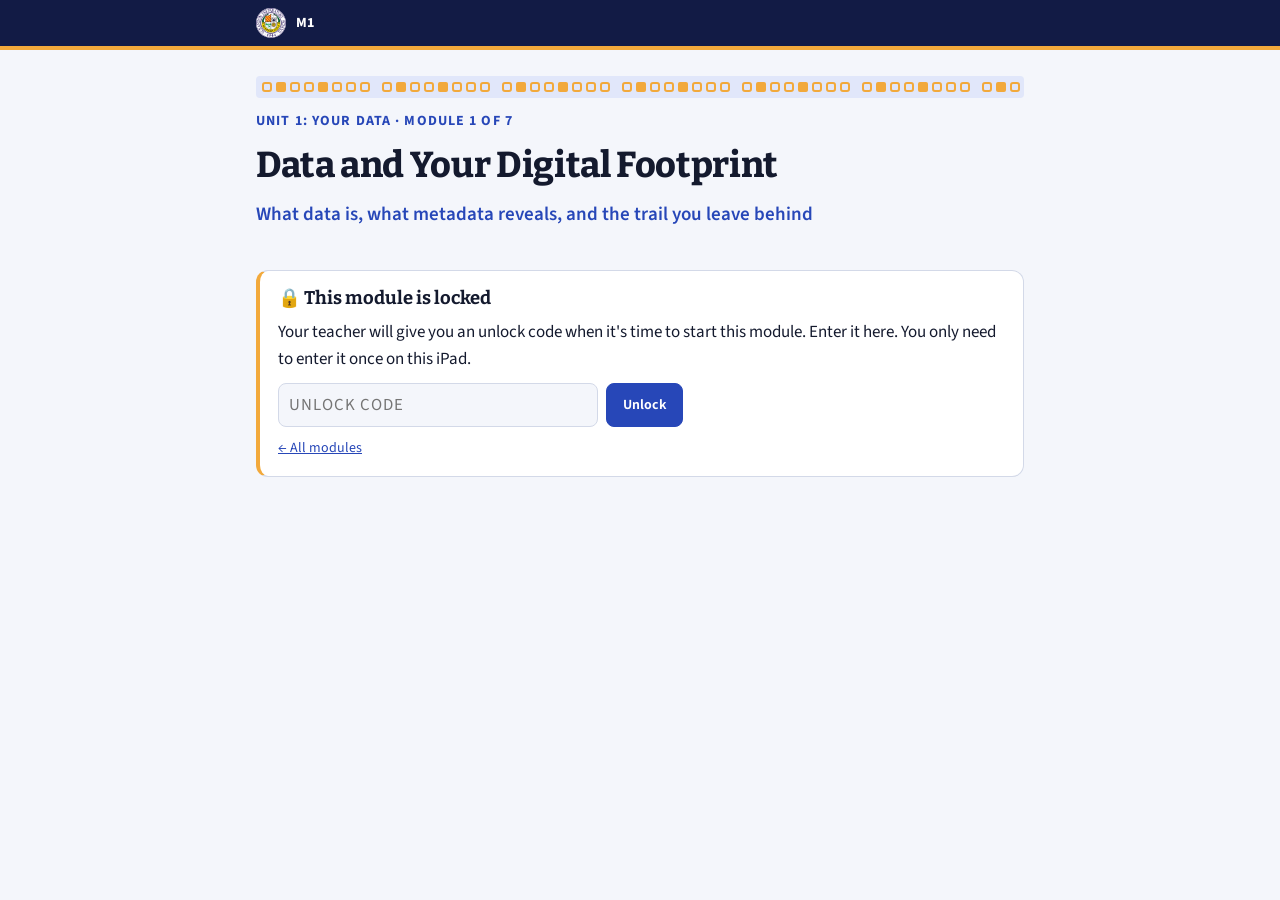
==== commit 52271c44: "Lock every module behind an unlock code from the teacher Locked modules are published encrypted (AES" ====
--- a/docs/m01-digital-footprint.html
+++ b/docs/m01-digital-footprint.html
@@ -12,6 +12,7 @@
 <body>
 <div id="app"><noscript><p style="padding:24px">This lesson needs JavaScript. Please turn it on in Safari settings.</p></noscript></div>
 <script src="assets/course.js"></script>
+<script src="assets/lock.js"></script>
 <script src="modules/m01.js"></script>
 </body>
 </html>
--- a/docs/assets/course.css
+++ b/docs/assets/course.css
@@ -381,3 +381,10 @@
 .label-card .r.thick { border-top-width: 4px; }
 
 blockquote { margin: 0; padding: 10px 16px; border-left: 4px solid var(--gold); background: var(--surface-2); border-radius: 0 8px 8px 0; font-family: var(--font-display); font-size: 1.05rem; line-height: 1.5; }
+/* Unlock codes (docs/assets/lock.js): the box on the index page and on a locked module page. */
+.lockbox { background: var(--surface); border: 1px solid var(--line); border-left: 4px solid var(--gold); border-radius: 12px; padding: 16px 18px; display: grid; gap: 10px; }
+.lockbox h2 { font-size: 1.15rem; }
+.lockbox p { margin: 0; }
+.lockrow { display: flex; flex-wrap: wrap; gap: 8px; }
+.lockrow input { flex: 1 1 12rem; max-width: 20rem; text-transform: uppercase; letter-spacing: 0.06em; }
+.lockback { font-size: var(--step-0); }
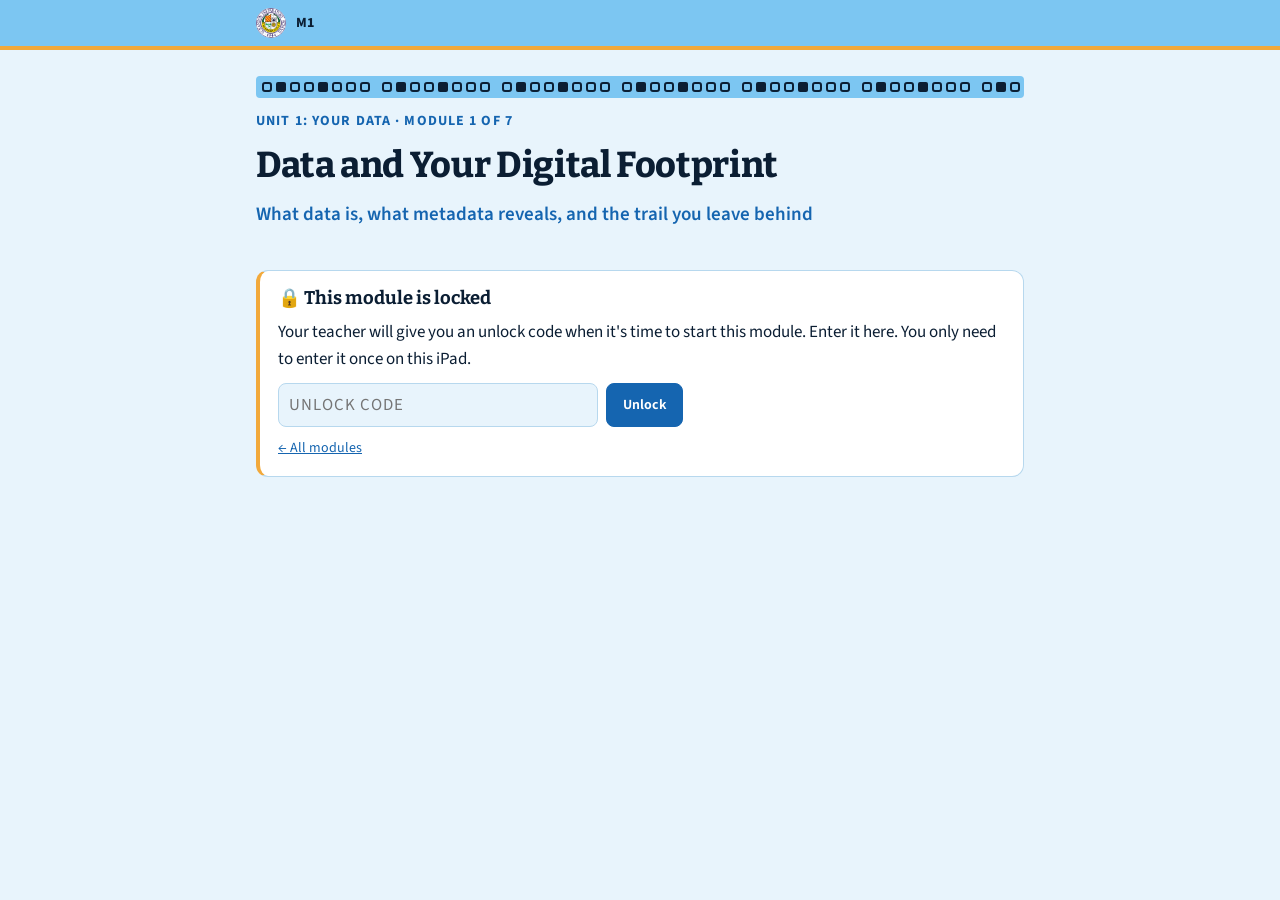
==== commit fb3e26ae: "Add version fingerprints to asset links so browsers load updates right away Co-Authored-By: Claude O" ====
--- a/docs/m01-digital-footprint.html
+++ b/docs/m01-digital-footprint.html
@@ -7,12 +7,12 @@
 <link rel="preconnect" href="https://fonts.googleapis.com">
 <link rel="preconnect" href="https://fonts.gstatic.com" crossorigin>
 <link rel="stylesheet" href="https://fonts.googleapis.com/css2?family=Bitter:wght@600..800&family=Source+Sans+3:wght@400..700&display=swap">
-<link rel="stylesheet" href="assets/course.css">
+<link rel="stylesheet" href="assets/course.css?v=e8b87f735e">
 </head>
 <body>
 <div id="app"><noscript><p style="padding:24px">This lesson needs JavaScript. Please turn it on in Safari settings.</p></noscript></div>
-<script src="assets/course.js"></script>
-<script src="assets/lock.js"></script>
-<script src="modules/m01.js"></script>
+<script src="assets/course.js?v=0970a633a8"></script>
+<script src="assets/lock.js?v=2a07572769"></script>
+<script src="modules/m01.js?v=13885c0d35"></script>
 </body>
 </html>
--- a/docs/assets/course.css
+++ b/docs/assets/course.css
@@ -1,21 +1,22 @@
 /* CS Tech Ethics: shared styles for every module (the same layout as Health 9).
    Layout: one reading column under a sticky step bar; every module uses the same seven steps so students always know where they are.
-   Colors: deep space navy for the bar, a bright cosmic blue for actions, a flare-orange stripe, green for "done." */
+   Colors: the Fantastic Four's light blue for the step bar and page, deep navy text (like the black trim on their suits),
+   a stronger blue for links and buttons so white button text stays readable, a flame-orange highlight, green for "done." */
 :root {
-  --paper: #F4F6FB;
+  --paper: #E8F4FC;
   --surface: #FFFFFF;
-  --surface-2: #E8ECF6;
-  --ink: #141A2E;
-  --muted: #4D5670;
-  --line: #D3D9E8;
-  --accent: #2747B8;
+  --surface-2: #D6ECFA;
+  --ink: #0B1E33;
+  --muted: #3D566E;
+  --line: #B7D8EE;
+  --accent: #1565B0;
   --on-accent: #FFFFFF;
-  --accent-soft: #E1E7FA;
+  --accent-soft: #D3EAFA;
   --gold: #F2A93B;
   --on-gold: #2B1A04;
   --gold-soft: #FDEBCF;
-  --tile: #2747B8;
-  --tile-soft: #E1E7FA;
+  --tile: #1565B0;
+  --tile-soft: #D3EAFA;
   --on-tile: #FFFFFF;
   --hint-bg: #FDEBCF;
   --hint-ink: #4A2F06;
@@ -23,9 +24,10 @@
   --ok-soft: #DFF2E5;
   --bad: #B0284B;
   --bad-soft: #FBE3EA;
-  --bar: #121B45;
-  --bar-ink: #FFFFFF;
-  --bar-muted: #C9D3F2;
+  --bar: #7CC6F2;
+  --bar-ink: #0B1E33;
+  --bar-muted: #1E3A56;
+  --bar-line: rgba(11, 30, 51, 0.35);
   --font-body: "Source Sans 3", ui-sans-serif, system-ui, -apple-system, "Segoe UI", sans-serif;
   --font-display: "Bitter", Georgia, "Times New Roman", serif;
   --step-0: 0.875rem;
@@ -37,24 +39,24 @@
 }
 @media (prefers-color-scheme: dark) {
   :root:not([data-theme="light"]) {
-    --paper: #0E1222; --surface: #161B30; --surface-2: #1E2540; --ink: #E9EDF8; --muted: #A7B0CB; --line: #2E3654;
-    --accent: #8FA8FF; --on-accent: #0B1230; --accent-soft: #1E2A55;
+    --paper: #0A1622; --surface: #11243A; --surface-2: #17304B; --ink: #E8F3FB; --muted: #A6BED3; --line: #27425E;
+    --accent: #8DD0F7; --on-accent: #0A1622; --accent-soft: #163552;
     --gold: #F5B65C; --on-gold: #241603; --gold-soft: #3D2C10;
-    --tile: #8FA8FF; --tile-soft: #1E2A55; --on-tile: #0B1230;
+    --tile: #8DD0F7; --tile-soft: #163552; --on-tile: #0A1622;
     --hint-bg: #3D2C10; --hint-ink: #FCE3B8;
     --ok: #7FD8A0; --ok-soft: #153523; --bad: #FF9BB3; --bad-soft: #43192A;
-    --bar: #0B1030; --bar-ink: #FFFFFF; --bar-muted: #B9C4EA;
+    --bar: #1F5F8E; --bar-ink: #FFFFFF; --bar-muted: #D3ECFB; --bar-line: rgba(255, 255, 255, 0.4);
     color-scheme: dark;
   }
 }
 :root[data-theme="dark"] {
-  --paper: #0E1222; --surface: #161B30; --surface-2: #1E2540; --ink: #E9EDF8; --muted: #A7B0CB; --line: #2E3654;
-  --accent: #8FA8FF; --on-accent: #0B1230; --accent-soft: #1E2A55;
+  --paper: #0A1622; --surface: #11243A; --surface-2: #17304B; --ink: #E8F3FB; --muted: #A6BED3; --line: #27425E;
+  --accent: #8DD0F7; --on-accent: #0A1622; --accent-soft: #163552;
   --gold: #F5B65C; --on-gold: #241603; --gold-soft: #3D2C10;
-  --tile: #8FA8FF; --tile-soft: #1E2A55; --on-tile: #0B1230;
+  --tile: #8DD0F7; --tile-soft: #163552; --on-tile: #0A1622;
   --hint-bg: #3D2C10; --hint-ink: #FCE3B8;
   --ok: #7FD8A0; --ok-soft: #153523; --bad: #FF9BB3; --bad-soft: #43192A;
-  --bar: #0B1030; --bar-ink: #FFFFFF; --bar-muted: #B9C4EA;
+  --bar: #1F5F8E; --bar-ink: #FFFFFF; --bar-muted: #D3ECFB; --bar-line: rgba(255, 255, 255, 0.4);
   color-scheme: dark;
 }
 
@@ -79,7 +81,7 @@
 [hidden] { display: none !important; }
 :focus-visible { outline: 3px solid var(--tile); outline-offset: 2px; border-radius: 4px; }
 
-/* Sticky step bar, striped like the flag: red, gold, red */
+/* Sticky step bar in Fantastic Four light blue, with a flame-orange line along the bottom */
 .bar {
   position: sticky; top: env(safe-area-inset-top, 0px); z-index: 5;
   background: var(--bar); color: var(--bar-ink);
@@ -97,7 +99,7 @@
 .steps::-webkit-scrollbar { display: none; }
 .steps a {
   flex: none; text-decoration: none; color: var(--bar-muted); font-size: var(--step-0);
-  padding: 3px 10px; border-radius: 999px; border: 1px solid rgba(255,255,255,0.35); white-space: nowrap;
+  padding: 3px 10px; border-radius: 999px; border: 1px solid var(--bar-line); white-space: nowrap;
 }
 .steps a.done { color: var(--on-gold); border-color: var(--gold); background: var(--gold); }
 .meter { flex: none; font-size: var(--step-0); color: var(--bar-muted); font-variant-numeric: tabular-nums; white-space: nowrap; }
@@ -110,8 +112,8 @@
 .wrap { padding-block: 26px 64px; display: grid; gap: 40px; }
 header.intro { display: grid; gap: 12px; }
 /* The stripe under each title is the letter H in binary (01001000), from Module 1. */
-.tilestrip { height: 22px; border-radius: 4px; background-color: var(--accent-soft);
-  background-image: url("data:image/svg+xml,%3Csvg xmlns='http://www.w3.org/2000/svg' width='120' height='22' viewBox='0 0 120 22'%3E%3Crect x='7' y='7' width='8' height='8' rx='2' fill='none' stroke='%23F2A93B' stroke-width='2'/%3E%3Crect x='20' y='6' width='10' height='10' rx='2' fill='%23F2A93B'/%3E%3Crect x='35' y='7' width='8' height='8' rx='2' fill='none' stroke='%23F2A93B' stroke-width='2'/%3E%3Crect x='49' y='7' width='8' height='8' rx='2' fill='none' stroke='%23F2A93B' stroke-width='2'/%3E%3Crect x='62' y='6' width='10' height='10' rx='2' fill='%23F2A93B'/%3E%3Crect x='77' y='7' width='8' height='8' rx='2' fill='none' stroke='%23F2A93B' stroke-width='2'/%3E%3Crect x='91' y='7' width='8' height='8' rx='2' fill='none' stroke='%23F2A93B' stroke-width='2'/%3E%3Crect x='105' y='7' width='8' height='8' rx='2' fill='none' stroke='%23F2A93B' stroke-width='2'/%3E%3C/svg%3E");
+.tilestrip { height: 22px; border-radius: 4px; background-color: var(--bar);
+  background-image: url("data:image/svg+xml,%3Csvg xmlns='http://www.w3.org/2000/svg' width='120' height='22' viewBox='0 0 120 22'%3E%3Crect x='7' y='7' width='8' height='8' rx='2' fill='none' stroke='%230B1E33' stroke-width='2'/%3E%3Crect x='20' y='6' width='10' height='10' rx='2' fill='%230B1E33'/%3E%3Crect x='35' y='7' width='8' height='8' rx='2' fill='none' stroke='%230B1E33' stroke-width='2'/%3E%3Crect x='49' y='7' width='8' height='8' rx='2' fill='none' stroke='%230B1E33' stroke-width='2'/%3E%3Crect x='62' y='6' width='10' height='10' rx='2' fill='%230B1E33'/%3E%3Crect x='77' y='7' width='8' height='8' rx='2' fill='none' stroke='%230B1E33' stroke-width='2'/%3E%3Crect x='91' y='7' width='8' height='8' rx='2' fill='none' stroke='%230B1E33' stroke-width='2'/%3E%3Crect x='105' y='7' width='8' height='8' rx='2' fill='none' stroke='%230B1E33' stroke-width='2'/%3E%3C/svg%3E");
   background-size: 120px 22px; }
 .eyebrow { font-size: var(--step-0); letter-spacing: 0.08em; text-transform: uppercase; color: var(--accent); font-weight: 700; }
 .subtitle { font-size: var(--step-2); font-weight: 600; color: var(--tile); }
